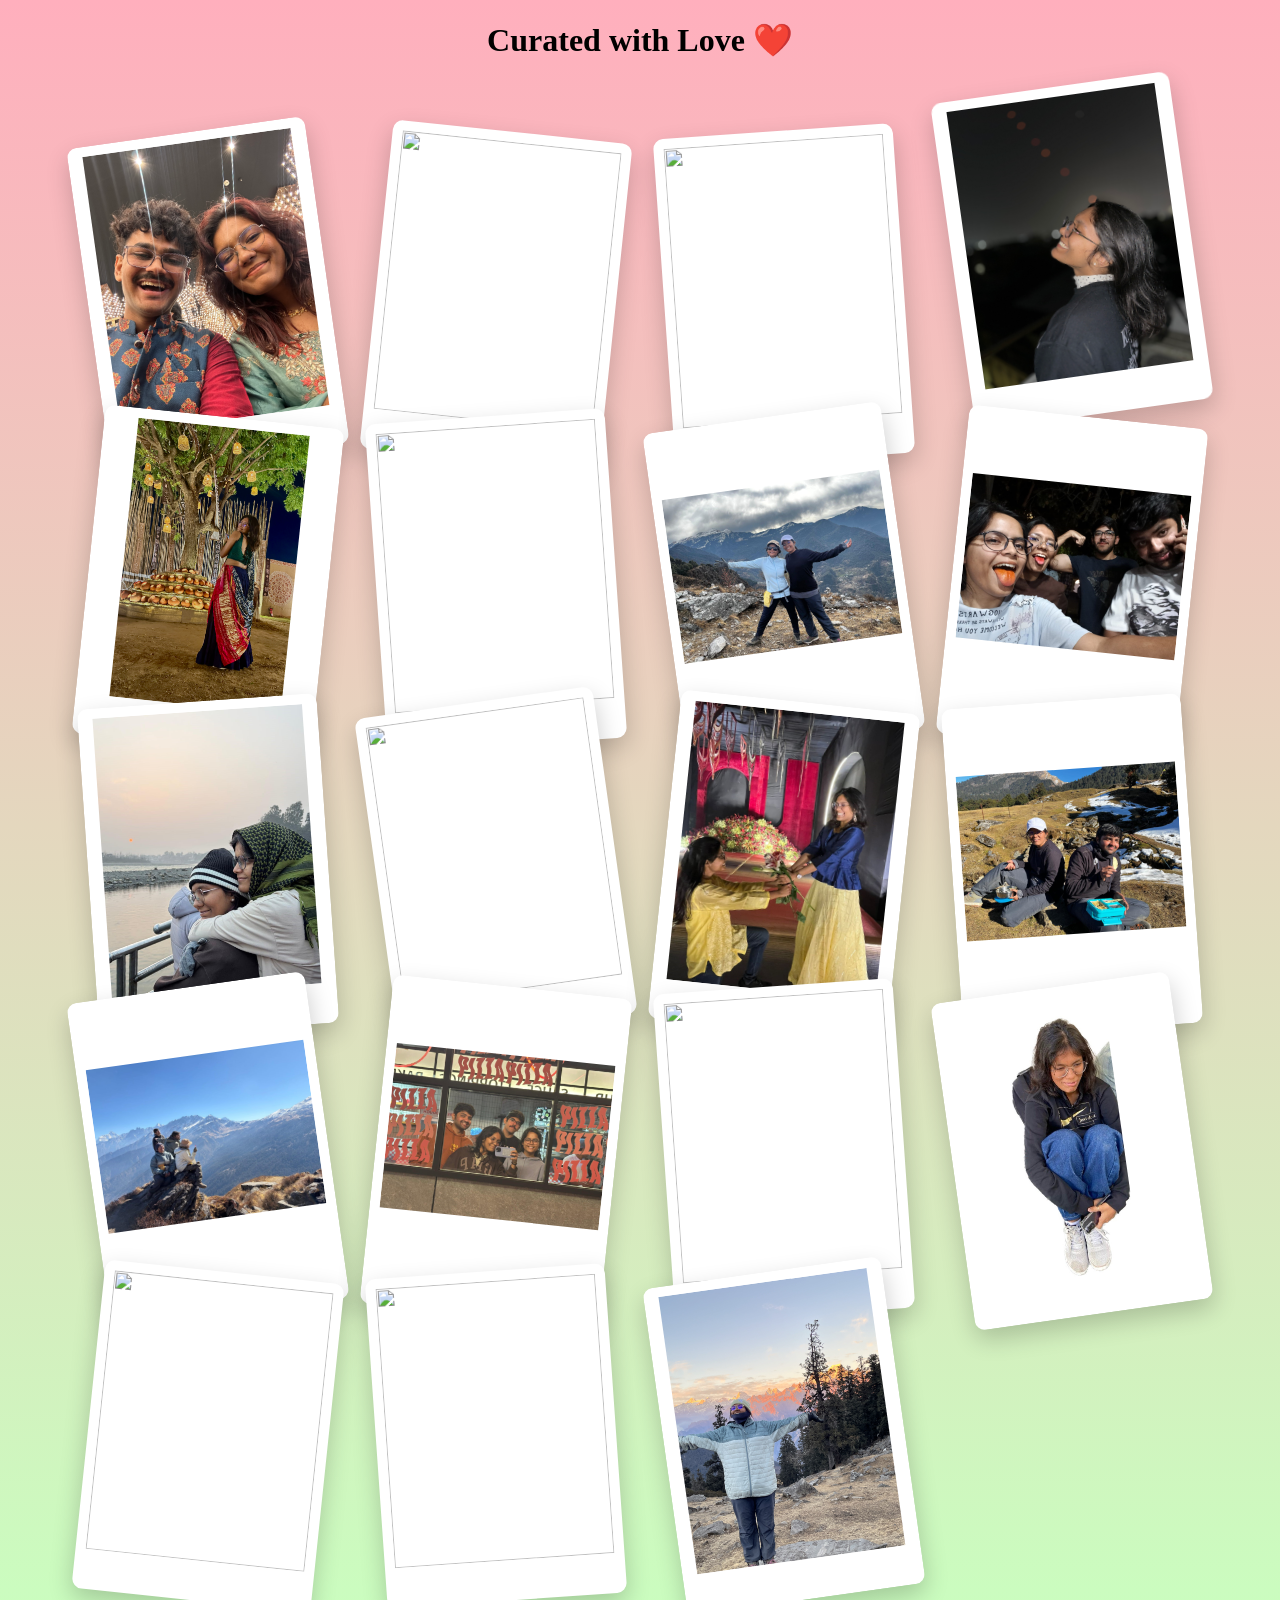
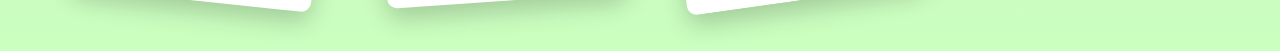
==== gift.html @ 90a83986 "Update gift.html" ====
<!DOCTYPE html>
<html>
    <head>
        <meta name="viewport" content="width=device-width, initial-scale=1">
        <link rel="stylesheet" href="style.css">
    </head>
    <body>
    <audio autoplay loop><source src="assets/music/Photograph.mp3"></audio>
        <div class="pattern" id="pattern"></div>
        <h1>Curated with Love ❤️</h1>
        <div class="scrapbook">
            <img src="assets/images/photo1.JPG">
            <img src="assets/images/photo2.jpg">
            <img src="assets/images/photo3.jpg">
            <img src="assets/images/photo4.jpg">
            <img src="assets/images/photo5.jpg">
            <img src="assets/images/photo6.jpg">
            <img src="assets/images/photo7.jpg">
            <img src="assets/images/photo8.jpg">
            <img src="assets/images/photo9.jpg">
            <img src="assets/images/photo10.jpg">
            <img src="assets/images/photo11.jpg">
            <img src="assets/images/photo12.jpg">
            <img src="assets/images/photo13.jpg">
            <img src="assets/images/photo14.jpg">
            <img src="assets/images/photo15.jpg">
            <img src="assets/images/photo16.jpg">
            <img src="assets/images/photo17.jpg">
            <img src="assets/images/photo18.jpg">
            <img src="assets/images/photo19.jpg">
        </div>
    </body>
</html>
---- style.css ----
@import url("https://fonts.googleapis.com/css2?family=Outfit:wght@100;400;700&display=swap");
body{
    margin:0;
    font-family:Freestyle Script;
    background: #C9FFBF;
    background: -webkit-linear-gradient(to bottom, #FFAFBD, #C9FFBF);
    background: linear-gradient(to bottom, #FFAFBD, #C9FFBF); 
    text-align:center;
    min-height:100vh
}
.container{
    display:flex;
    flex-direction:column;
    justify-content:center;
    align-items:center;
    height:100vh;
    transform: translateY(-100px);
}
.birthday-svg{
    overflow:visible;
}
text{
    fill:#596943;
}
.bouquet{
    width:min(320px,70vw);
    transform:rotate(180deg);
    animation:popRotate 1s ease;
}
@keyframes popRotate{
    0%{
        transform:scale(0) rotate(180deg);
    }
    80%{
        transform:scale(1.1) rotate(180deg);
    }
    100%{
        transform:scale(1) rotate(180deg);
    }
}
.cat-left,
.cat-right{
    position:fixed;
    width:180px;
    bottom:0;
    z-index:5;
    transition:transform .4s ease;
}
.cat-left{
    left:20px;
}
.cat-right{
    right:20px;
}
.cat-left:hover,
.cat-right:hover{
    transform:translateY(-15px);
}
@media(max-width:768px){
    .cat-left,
    .cat-right{
        width:90px;
    }
}
.confetti{
    position:fixed;
    width:12px;
    height:12px;
    border-radius:3px;
    animation:explode 3s ease-out forwards;
}
@keyframes shake {
  10%,
  90% {
    transform: translate3d(0, 0, 0);
  }
  20%,
  80% {
    transform: translate3d(0, 0, 0);
  }
  30%,
  50%,
  70% {
    transform: translate3d(0, -4px, 0);
  }
  40%,
  60% {
    transform: translate3d(0, 4px, 0);
  }
}
button{
    padding:15px 25px;
    border:none;
    border-radius:30px;
    background:#ba4a5b;
    color:#fff;
    transition: transform .4s ease;
}
button:hover{
    transform: translateY(-5px);
}
.scrapbook{
    display:grid;
    grid-template-columns:repeat(auto-fit,minmax(240px,1fr));
    justify-items:center;
    width:90%;
    max-width:1200px;
    margin:auto;
    padding:50px 20px;
}
.scrapbook img{
    width:220px;
    height:280px;
    object-fit:contain;
    padding:10px 10px 40px;
    background:white;
    border-radius:10px;
    box-shadow:0 10px 25px rgba(0,0,0,.2);
    transition:.4s;
    margin-top:-45px;
}
.scrapbook img:nth-child(3n+1){
    transform:rotate(-8deg);
}
.scrapbook img:nth-child(3n+2){
    transform:rotate(6deg);
}
.scrapbook img:nth-child(3n){
    transform:rotate(-4deg);
}
.scrapbook img:hover{
    transform:scale(1.1) rotate(0deg);
    z-index:100;
}
.scrapbook img:nth-child(-n+3){
    margin-top:0;
}
@media(max-width:768px){
.scrapbook{
    grid-template-columns:repeat(2,1fr);
}
.scrapbook img{
    width:160px;
    height:220px;
    margin-top:-30px;
}
}
@media(max-width:768px){
    .scrapbook{
        width:100%;
        height:auto;
        display:flex;
        flex-wrap:wrap;
        justify-content:center;
        gap:30px;
    }
    .scrapbook img{
        position:static;
        width:160px;
        height:220px;
    }
}
.pattern{
    position:fixed;
    top:0;
    left:0;
    width:100%;
    height:100%;
    overflow:hidden;
    z-index:0;
    pointer-events:none;
}
.sparkle{
    position:absolute;
    width:2px;
    height:2px;
    background:white;
    border-radius:50%;
    opacity:0.2;
    animation:twinkle linear infinite alternate;
}
@keyframes twinkle{
    from{
        opacity:0.1;
        transform:scale(1);
    }
    to{
        opacity:1;
        transform:scale(2);
    }
}
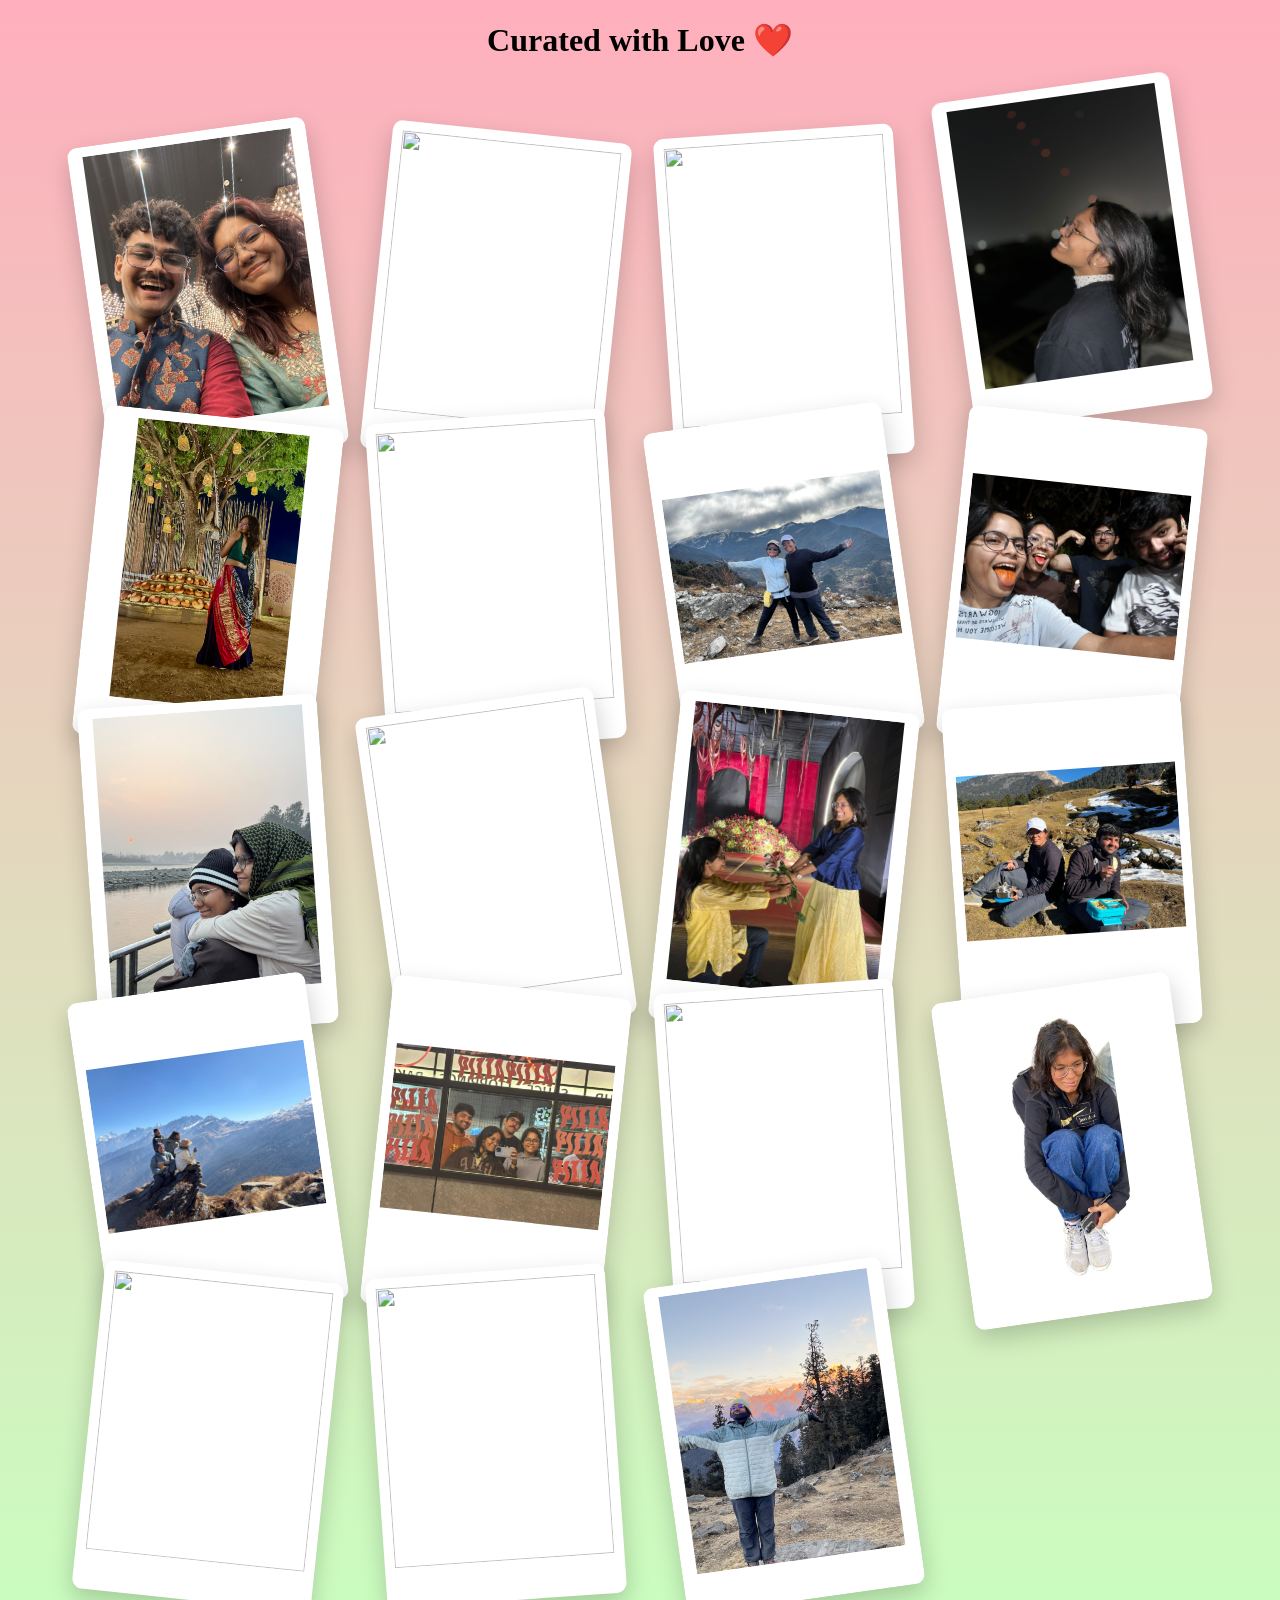
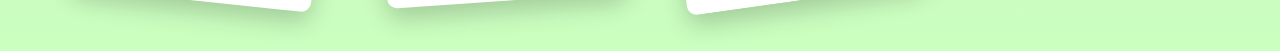
==== commit 7b64e3b5: "Add files via upload" ====
--- a/gift.html
+++ b/gift.html
@@ -9,7 +9,7 @@
         <div class="pattern" id="pattern"></div>
         <h1>Curated with Love ❤️</h1>
         <div class="scrapbook">
-            <img src="assets/images/photo1.JPG">
+            <img src="assets/images/photo1.jpg">
             <img src="assets/images/photo2.jpg">
             <img src="assets/images/photo3.jpg">
             <img src="assets/images/photo4.jpg">
@@ -30,4 +30,4 @@
             <img src="assets/images/photo19.jpg">
         </div>
     </body>
-</html>
+</html>
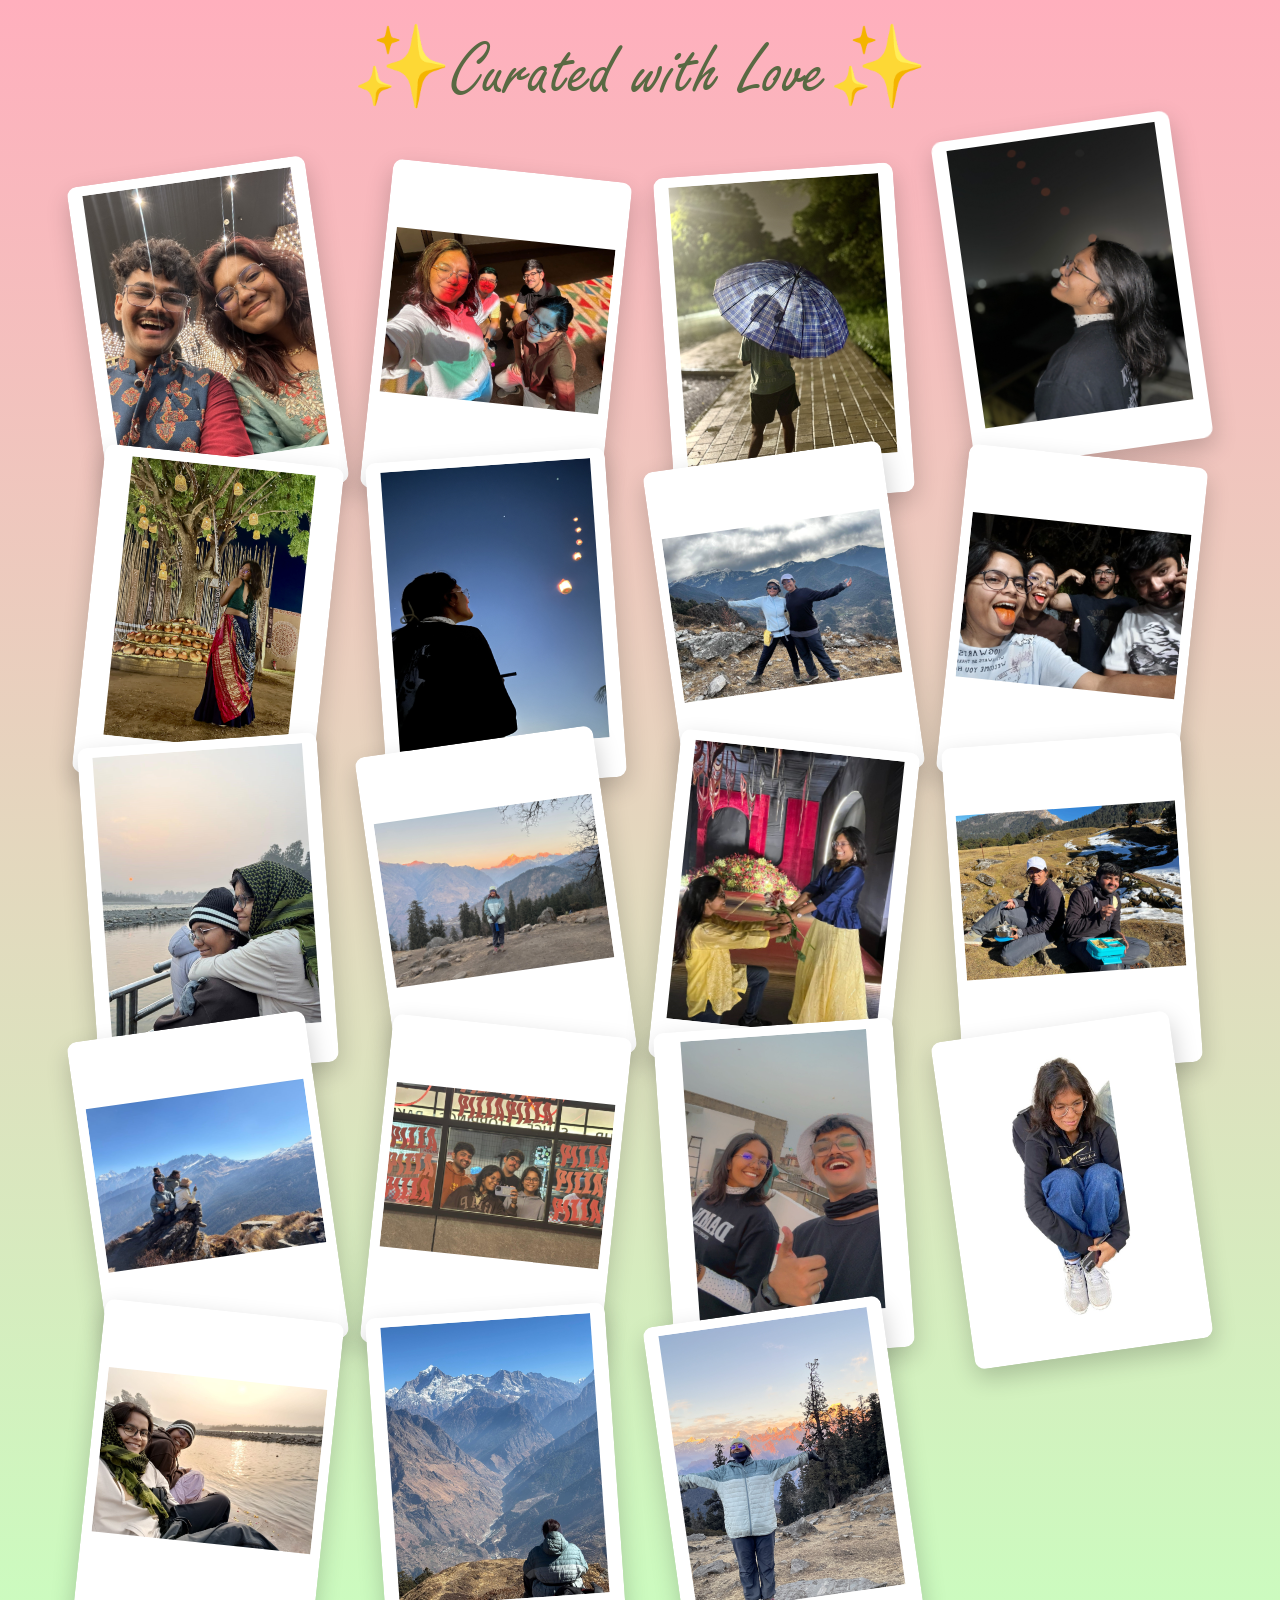
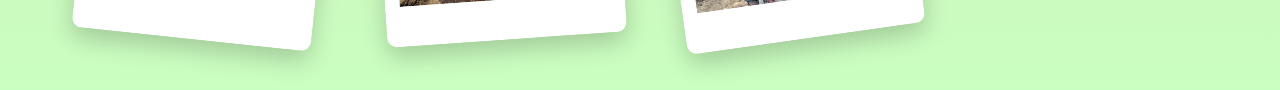
==== commit 53d613bb: "Add files via upload" ====
--- a/gift.html
+++ b/gift.html
@@ -5,9 +5,11 @@
         <link rel="stylesheet" href="style.css">
     </head>
     <body>
-    <audio autoplay loop><source src="assets/music/Photograph.mp3"></audio>
+    <audio autoplay loop><source src="assets/music/Queen.mp3"></audio>
         <div class="pattern" id="pattern"></div>
-        <h1>Curated with Love ❤️</h1>
+        <div class="heading">
+            <text>✨Curated with Love✨</text>
+        </div>
         <div class="scrapbook">
             <img src="assets/images/photo1.jpg">
             <img src="assets/images/photo2.jpg">
--- a/style.css
+++ b/style.css
@@ -1,12 +1,30 @@
 @import url("https://fonts.googleapis.com/css2?family=Outfit:wght@100;400;700&display=swap");
+@font-face {
+    font-family: 'FreestyleScript';
+    src: url('./assets/fonts/script.TTF') format('truetype');
+    font-weight: normal;
+    font-style: normal;
+}
 body{
     margin:0;
-    font-family:Freestyle Script;
+    font-family: 'FreestyleScript', cursive;
     background: #C9FFBF;
     background: -webkit-linear-gradient(to bottom, #FFAFBD, #C9FFBF);
     background: linear-gradient(to bottom, #FFAFBD, #C9FFBF); 
     text-align:center;
     min-height:100vh
+}
+.heading{
+    margin-top:20px;
+    font-size:5rem;
+    color:#596943;
+}
+.title {
+    font-family: 'FreestyleScript', cursive;
+}
+img {
+    max-width: 100%;
+    height: auto;
 }
 .container{
     display:flex;
@@ -56,10 +74,16 @@
 .cat-right:hover{
     transform:translateY(-15px);
 }
-@media(max-width:768px){
-    .cat-left,
-    .cat-right{
-        width:90px;
+@media (max-width: 768px) {
+    .title {
+        font-size: 3rem;
+    }
+    .container {
+        width: 100%;
+        padding: 10px;
+    }
+    .flowers {
+        width: 80%;
     }
 }
 .confetti{
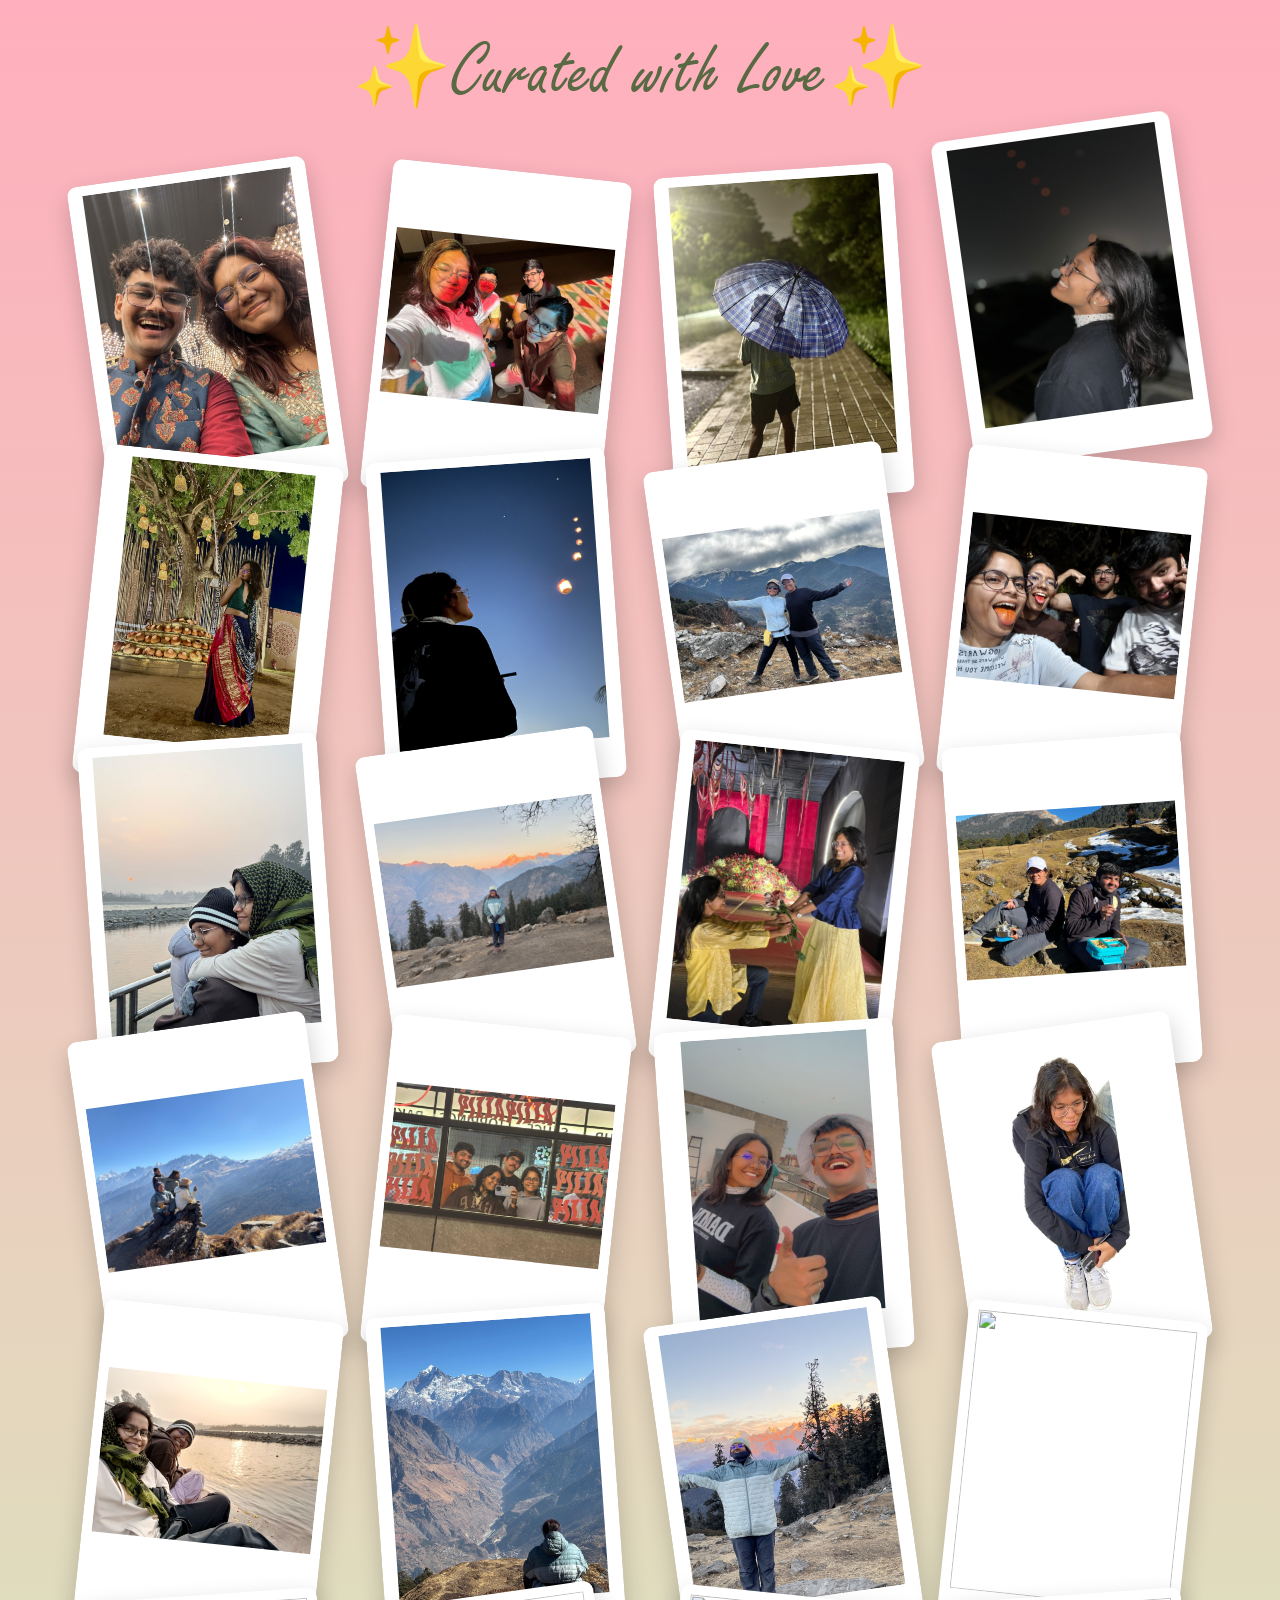
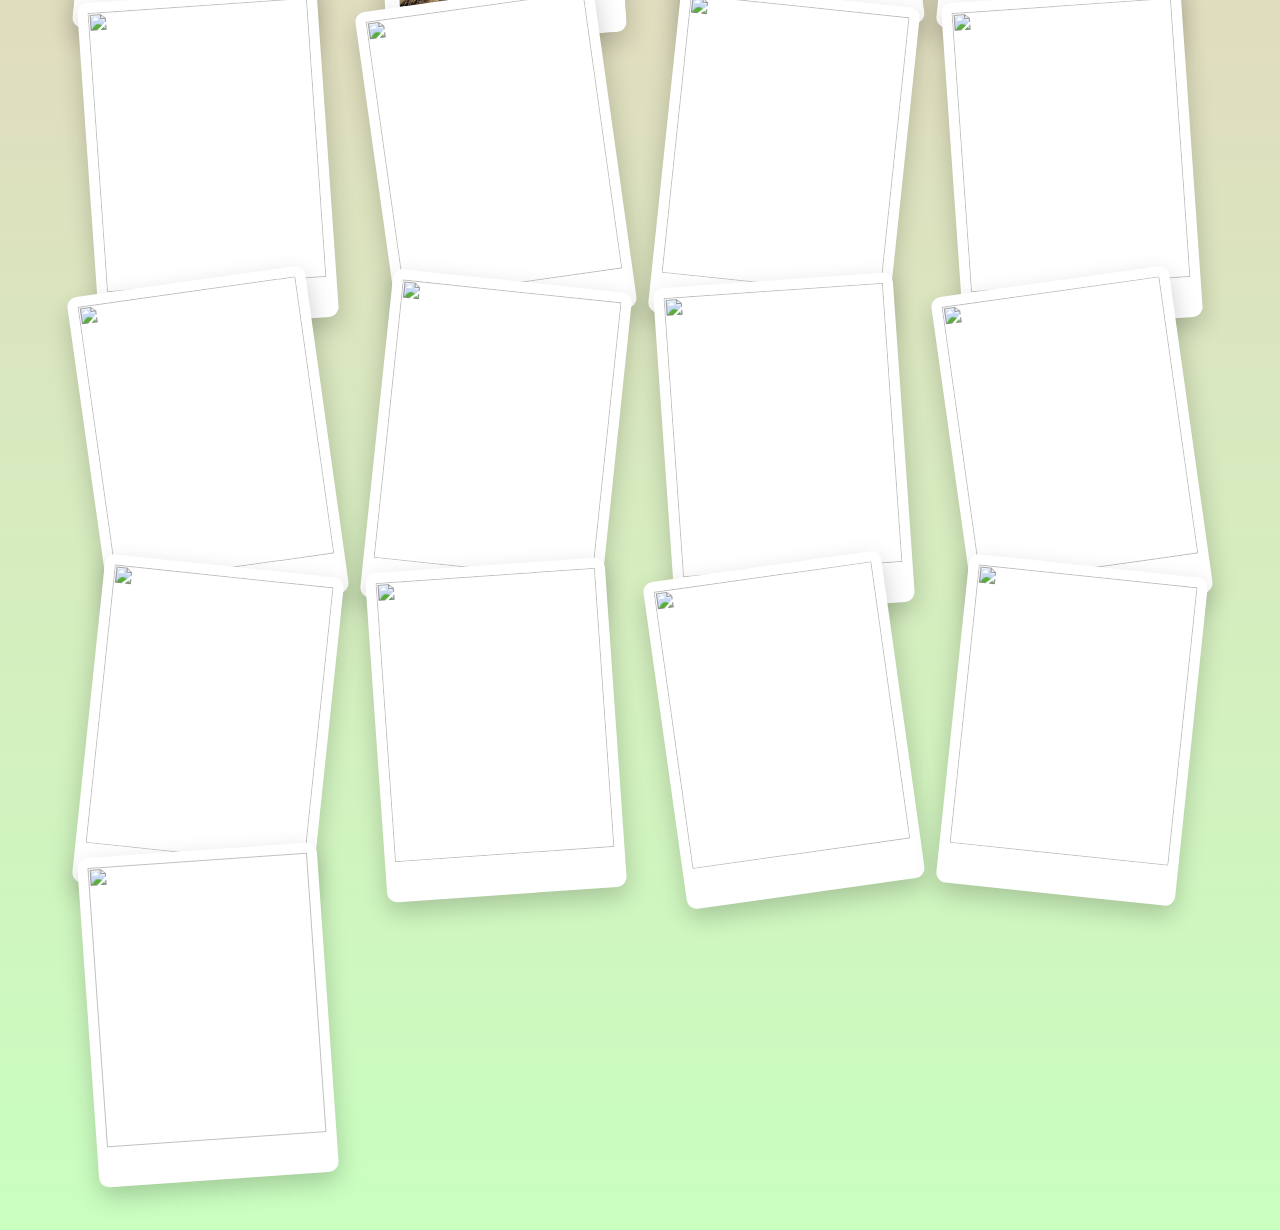
==== commit 28e9d284: "Add files via upload" ====
--- a/gift.html
+++ b/gift.html
@@ -30,6 +30,20 @@
             <img src="assets/images/photo17.jpg">
             <img src="assets/images/photo18.jpg">
             <img src="assets/images/photo19.jpg">
+            <img src="assets/images/photo20.jpg">
+            <img src="assets/images/photo21.JPG">
+            <img src="assets/images/photo22.JPG">
+            <img src="assets/images/photo23.JPG">
+            <img src="assets/images/photo24.JPG">
+            <img src="assets/images/photo25.JPG">
+            <img src="assets/images/photo26.JPG">
+            <img src="assets/images/photo27.JPG">
+            <img src="assets/images/photo28.JPG">
+            <img src="assets/images/photo29.JPG">
+            <img src="assets/images/photo30.JPG">
+            <img src="assets/images/photo31.JPG">
+            <img src="assets/images/photo32.JPG">
+            <img src="assets/images/photo33.JPG">
         </div>
     </body>
 </html>
--- a/style.css
+++ b/style.css
@@ -21,6 +21,13 @@
 }
 .title {
     font-family: 'FreestyleScript', cursive;
+    width: 100%;
+    text-align: center;
+    font-size: clamp(2.5rem, 12vw, 6rem);
+    margin: 0 auto;
+    padding: 0 12px;
+    white-space: normal;
+    overflow-wrap: break-word;
 }
 img {
     max-width: 100%;
@@ -29,9 +36,9 @@
 .container{
     display:flex;
     flex-direction:column;
-    justify-content:center;
     align-items:center;
-    height:100vh;
+    margin-top:120px;
+    height:100%;
     transform: translateY(-100px);
 }
 .birthday-svg{
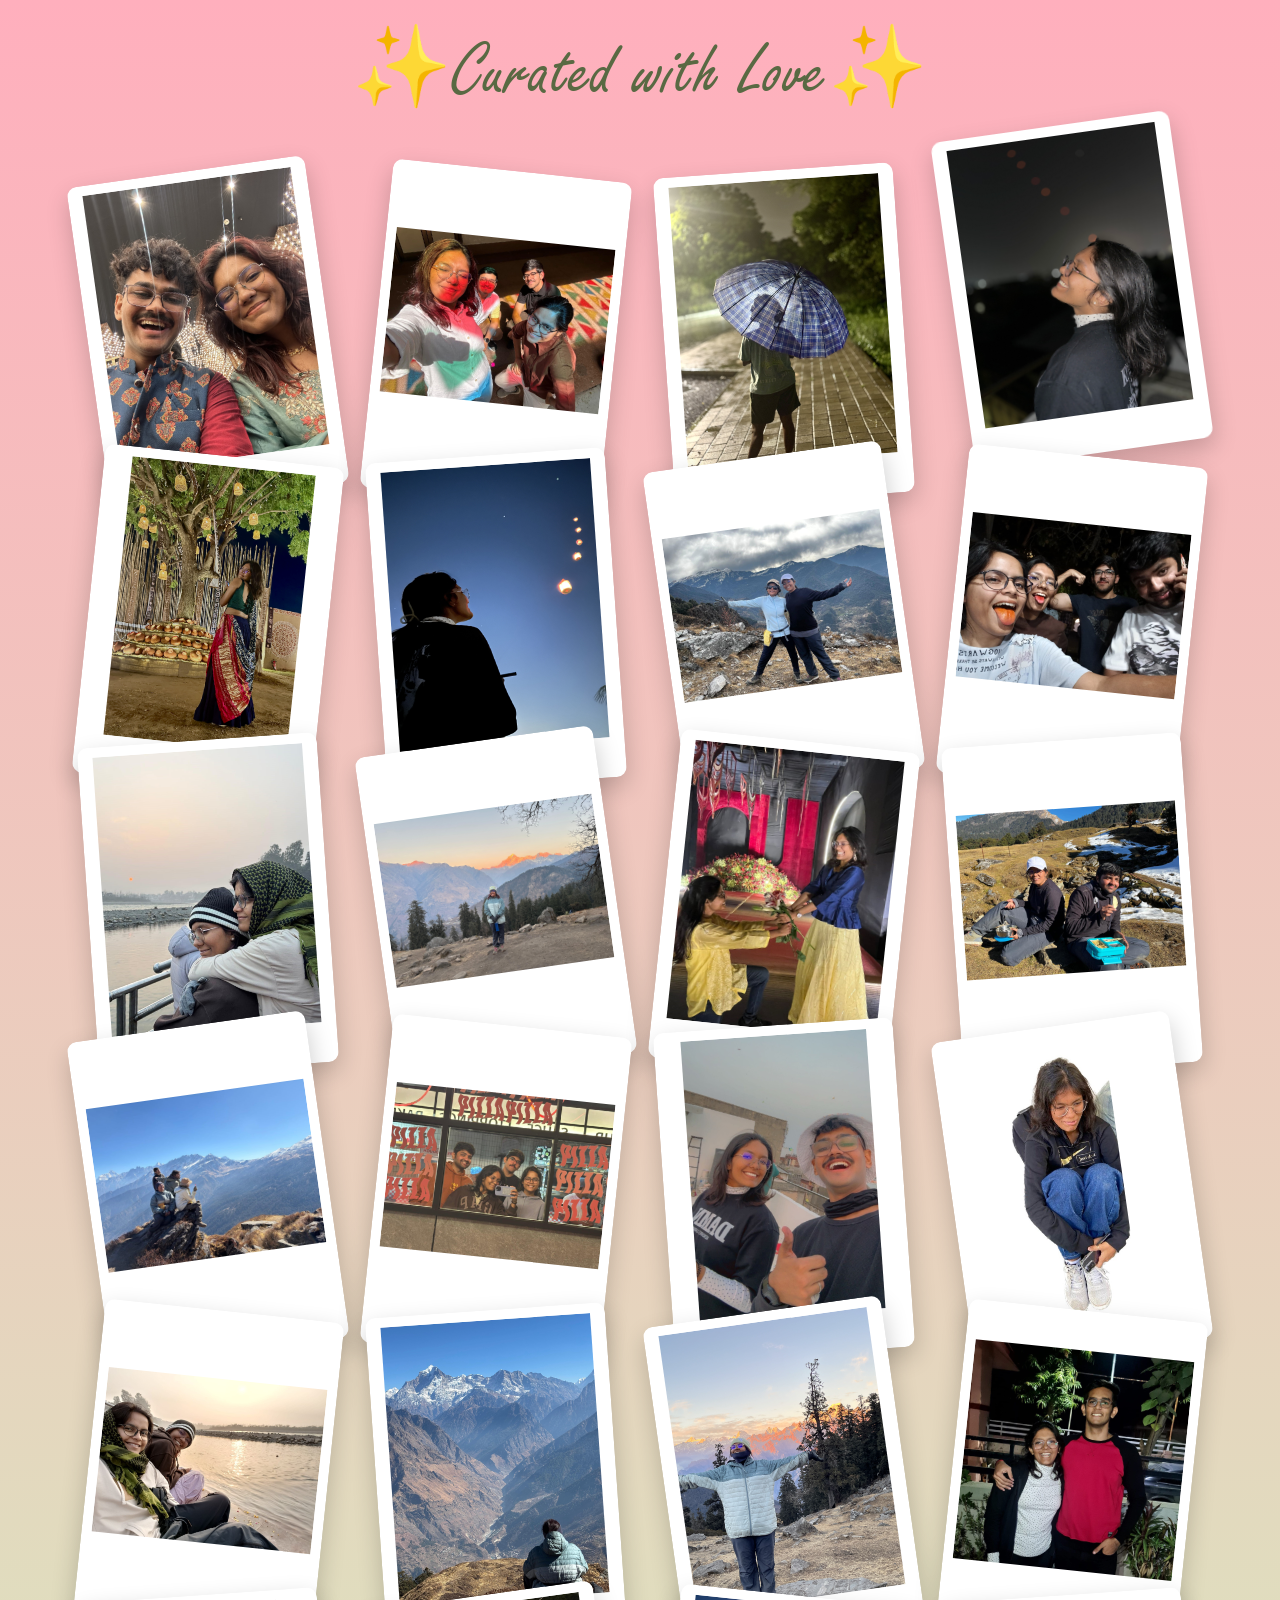
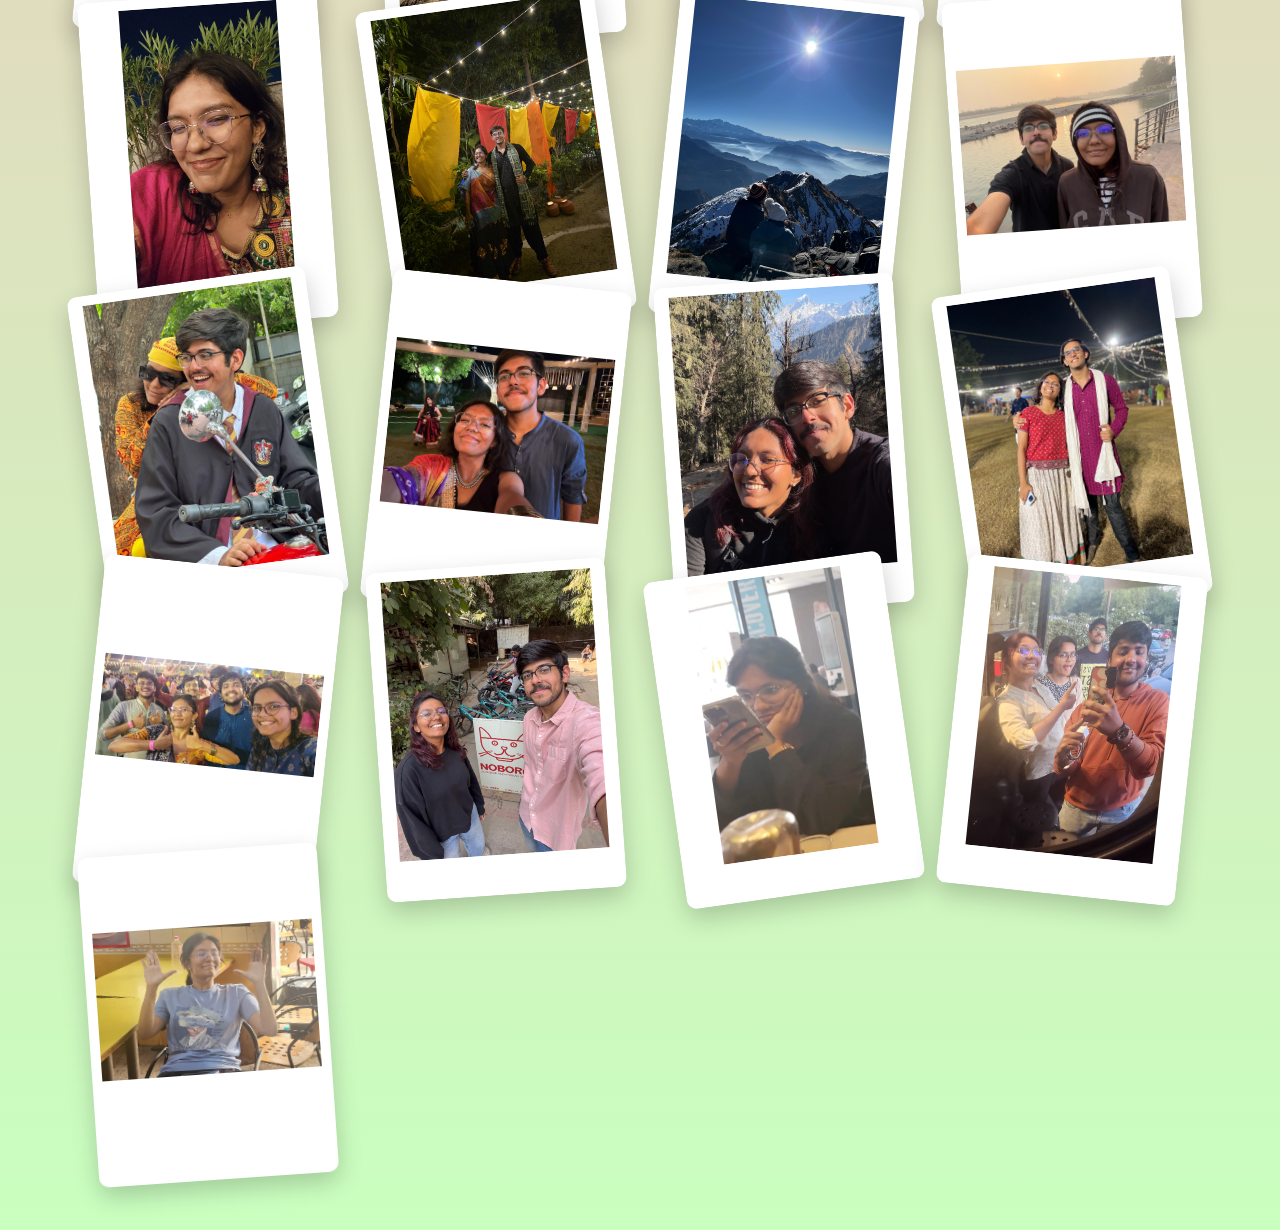
==== commit 9aec4ed8: "Add files via upload" ====
--- a/gift.html
+++ b/gift.html
@@ -34,7 +34,7 @@
             <img src="assets/images/photo21.JPG">
             <img src="assets/images/photo22.JPG">
             <img src="assets/images/photo23.JPG">
-            <img src="assets/images/photo24.JPG">
+            <img src="assets/images/photo24.jpg">
             <img src="assets/images/photo25.JPG">
             <img src="assets/images/photo26.JPG">
             <img src="assets/images/photo27.JPG">
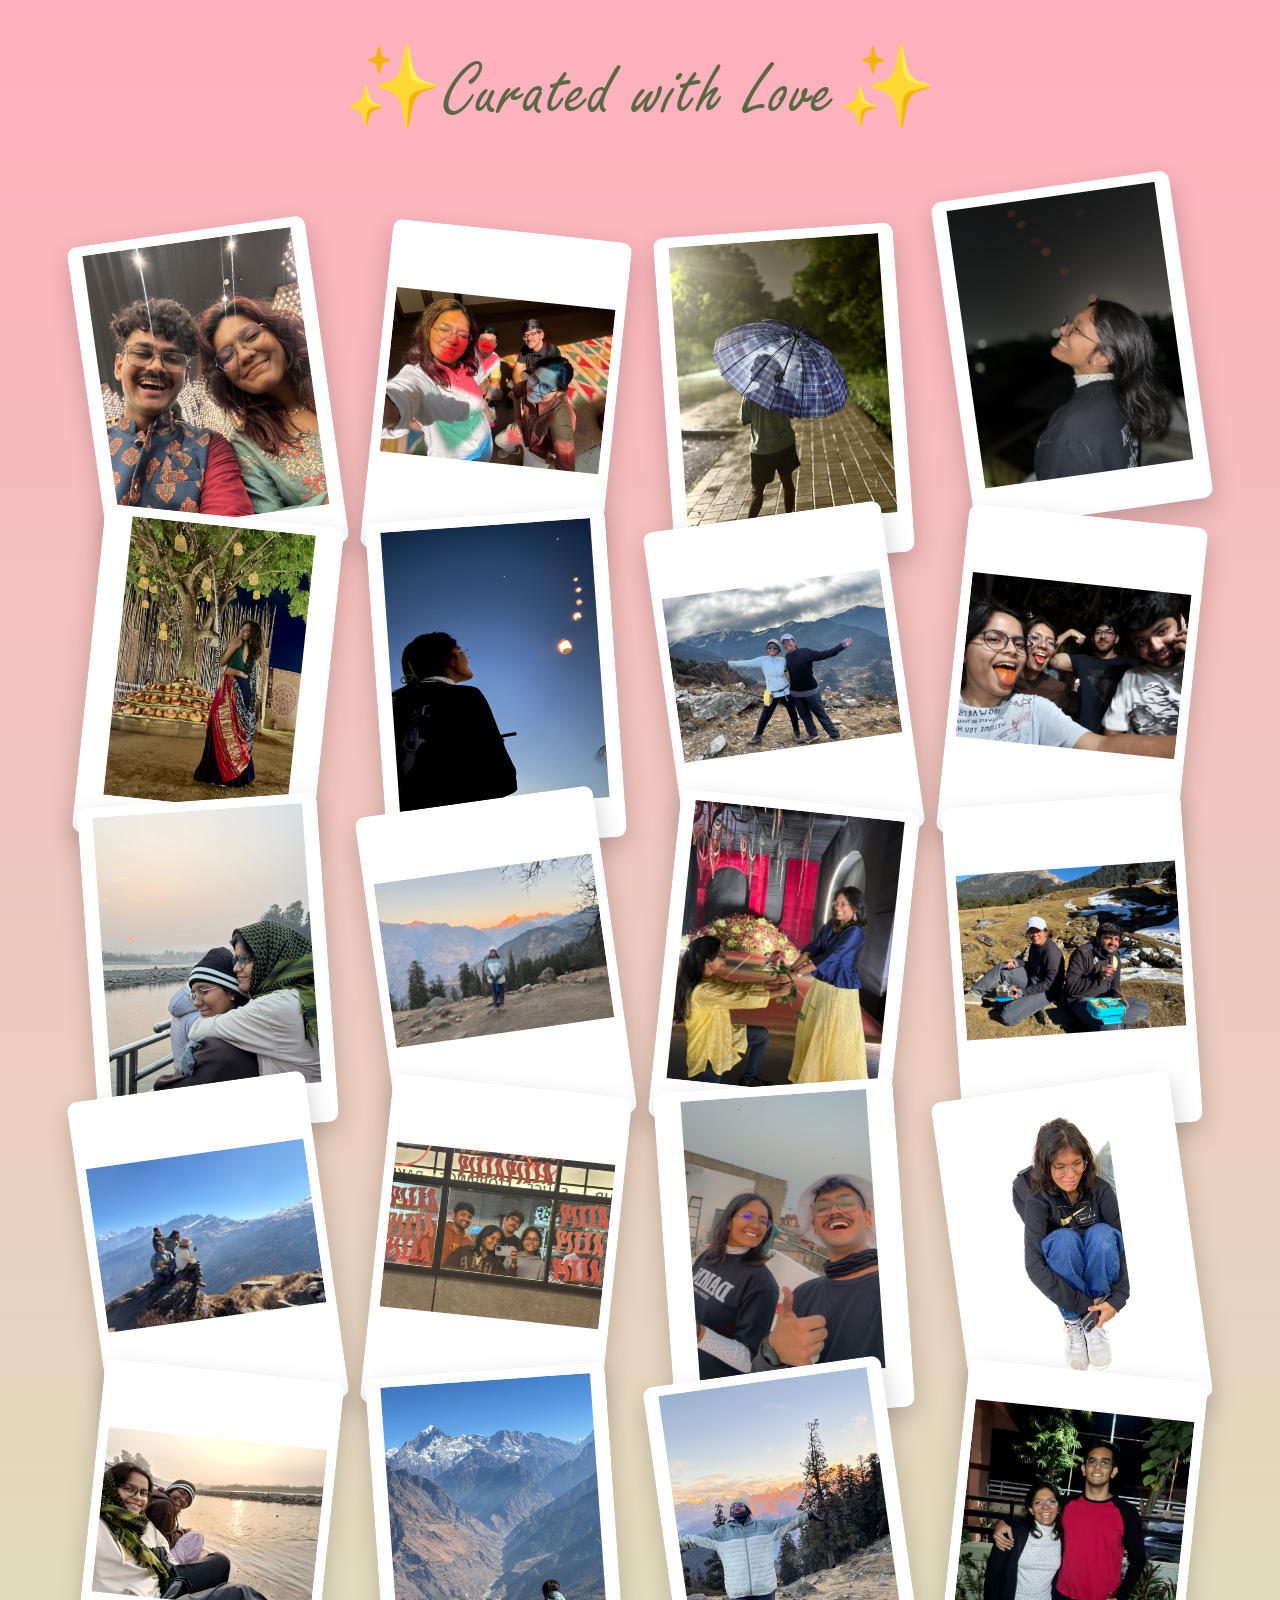
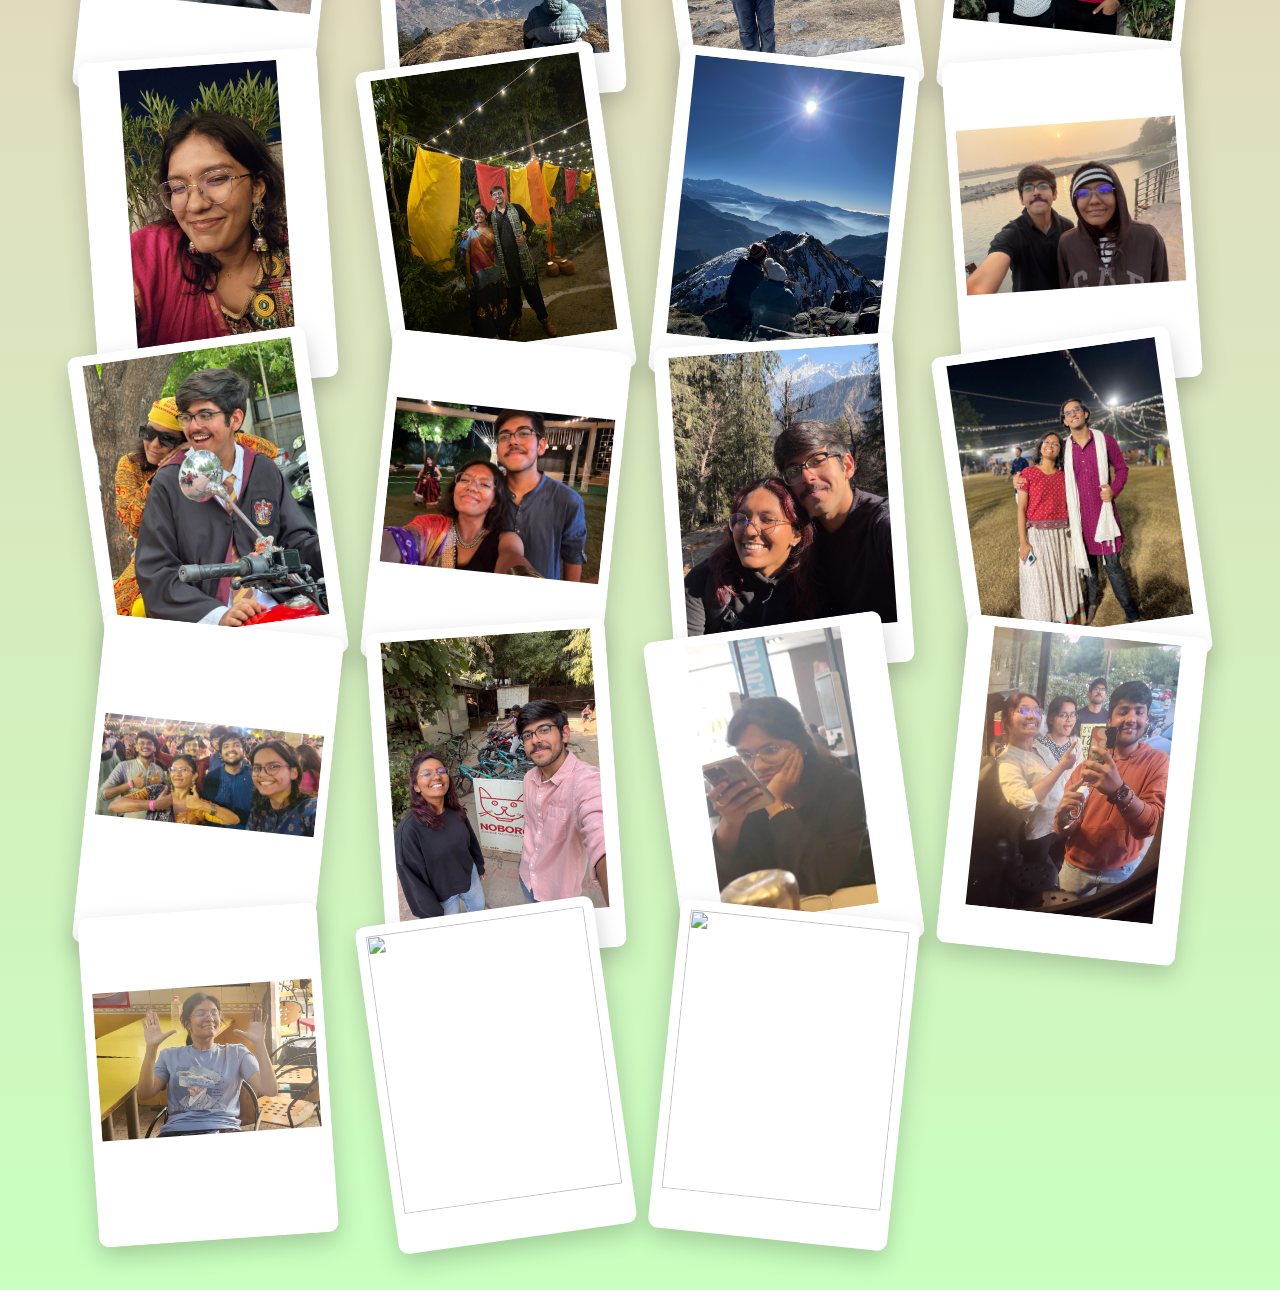
==== commit abe1d44a: "Add files via upload" ====
--- a/gift.html
+++ b/gift.html
@@ -5,45 +5,50 @@
         <link rel="stylesheet" href="style.css">
     </head>
     <body>
-    <audio autoplay loop><source src="assets/music/Queen.mp3"></audio>
+        <audio id="bgMusic" loop>
+            <source src="assets/music/Queen.mp3">
+        </audio>
         <div class="pattern" id="pattern"></div>
-        <div class="heading">
-            <text>✨Curated with Love✨</text>
+            <div class="heading">
+                <h1 class="heading-text">✨Curated with Love✨</h1>
+            </div>
+        <div class="scrapbook">
+            <img src="assets/images/photo1.jpg" loading="lazy">
+            <img src="assets/images/photo2.jpg" loading="lazy">
+            <img src="assets/images/photo3.jpg" loading="lazy">
+            <img src="assets/images/photo4.jpg" loading="lazy">
+            <img src="assets/images/photo5.jpg" loading="lazy">
+            <img src="assets/images/photo6.jpg" loading="lazy">
+            <img src="assets/images/photo7.jpg" loading="lazy">
+            <img src="assets/images/photo8.jpg" loading="lazy">
+            <img src="assets/images/photo9.jpg" loading="lazy">
+            <img src="assets/images/photo10.jpg" loading="lazy">
+            <img src="assets/images/photo11.jpg" loading="lazy">
+            <img src="assets/images/photo12.jpg" loading="lazy">
+            <img src="assets/images/photo13.jpg" loading="lazy">
+            <img src="assets/images/photo14.jpg" loading="lazy">
+            <img src="assets/images/photo15.jpg" loading="lazy">
+            <img src="assets/images/photo16.jpg" loading="lazy">
+            <img src="assets/images/photo17.jpg" loading="lazy">
+            <img src="assets/images/photo18.jpg" loading="lazy">
+            <img src="assets/images/photo19.jpg" loading="lazy">
+            <img src="assets/images/photo20.jpg" loading="lazy">
+            <img src="assets/images/photo21.JPG" loading="lazy">
+            <img src="assets/images/photo22.JPG" loading="lazy">
+            <img src="assets/images/photo23.JPG" loading="lazy">
+            <img src="assets/images/photo24.jpg" loading="lazy">
+            <img src="assets/images/photo25.JPG" loading="lazy">
+            <img src="assets/images/photo26.JPG" loading="lazy">
+            <img src="assets/images/photo27.JPG" loading="lazy">
+            <img src="assets/images/photo28.JPG" loading="lazy">
+            <img src="assets/images/photo29.JPG" loading="lazy">
+            <img src="assets/images/photo30.JPG" loading="lazy">
+            <img src="assets/images/photo31.JPG" loading="lazy">
+            <img src="assets/images/photo32.JPG" loading="lazy">
+            <img src="assets/images/photo33.JPG" loading="lazy">
+            <img src="assets/images/photo34.jpg" loading="lazy">
+            <img src="assets/images/photo35.jpg" loading="lazy">
         </div>
-        <div class="scrapbook">
-            <img src="assets/images/photo1.jpg">
-            <img src="assets/images/photo2.jpg">
-            <img src="assets/images/photo3.jpg">
-            <img src="assets/images/photo4.jpg">
-            <img src="assets/images/photo5.jpg">
-            <img src="assets/images/photo6.jpg">
-            <img src="assets/images/photo7.jpg">
-            <img src="assets/images/photo8.jpg">
-            <img src="assets/images/photo9.jpg">
-            <img src="assets/images/photo10.jpg">
-            <img src="assets/images/photo11.jpg">
-            <img src="assets/images/photo12.jpg">
-            <img src="assets/images/photo13.jpg">
-            <img src="assets/images/photo14.jpg">
-            <img src="assets/images/photo15.jpg">
-            <img src="assets/images/photo16.jpg">
-            <img src="assets/images/photo17.jpg">
-            <img src="assets/images/photo18.jpg">
-            <img src="assets/images/photo19.jpg">
-            <img src="assets/images/photo20.jpg">
-            <img src="assets/images/photo21.JPG">
-            <img src="assets/images/photo22.JPG">
-            <img src="assets/images/photo23.JPG">
-            <img src="assets/images/photo24.jpg">
-            <img src="assets/images/photo25.JPG">
-            <img src="assets/images/photo26.JPG">
-            <img src="assets/images/photo27.JPG">
-            <img src="assets/images/photo28.JPG">
-            <img src="assets/images/photo29.JPG">
-            <img src="assets/images/photo30.JPG">
-            <img src="assets/images/photo31.JPG">
-            <img src="assets/images/photo32.JPG">
-            <img src="assets/images/photo33.JPG">
-        </div>
+        <script src="script.js" type="module"></script>
     </body>
 </html>
--- a/style.css
+++ b/style.css
@@ -42,7 +42,11 @@
     transform: translateY(-100px);
 }
 .birthday-svg{
+    width:min(750px,95vw);
+    height:auto;
     overflow:visible;
+    display:block;
+    margin:auto;
 }
 text{
     fill:#596943;
@@ -82,6 +86,9 @@
     transform:translateY(-15px);
 }
 @media (max-width: 768px) {
+    .birthday-svg text{
+        font-size:42px;
+    }
     .title {
         font-size: 3rem;
     }
@@ -118,6 +125,29 @@
   60% {
     transform: translate3d(0, 4px, 0);
   }
+}
+.heading-text{
+    font-family: 'FreestyleScript', cursive;
+    font-size: clamp(2.5rem, 8vw, 5rem);
+    font-weight: normal;
+    color: #596943;
+    text-align: center;
+    margin: 30px auto;
+    padding: 10px 20px;
+    letter-spacing: 1px;
+    animation: fadeIn 1.2s ease;
+    position: relative;
+    z-index: 2;
+}
+@keyframes fadeIn{
+    from{
+        opacity:0;
+        transform: translateY(-20px);
+    }
+    to{
+        opacity:1;
+        transform: translateY(0);
+    }
 }
 button{
     padding:15px 25px;
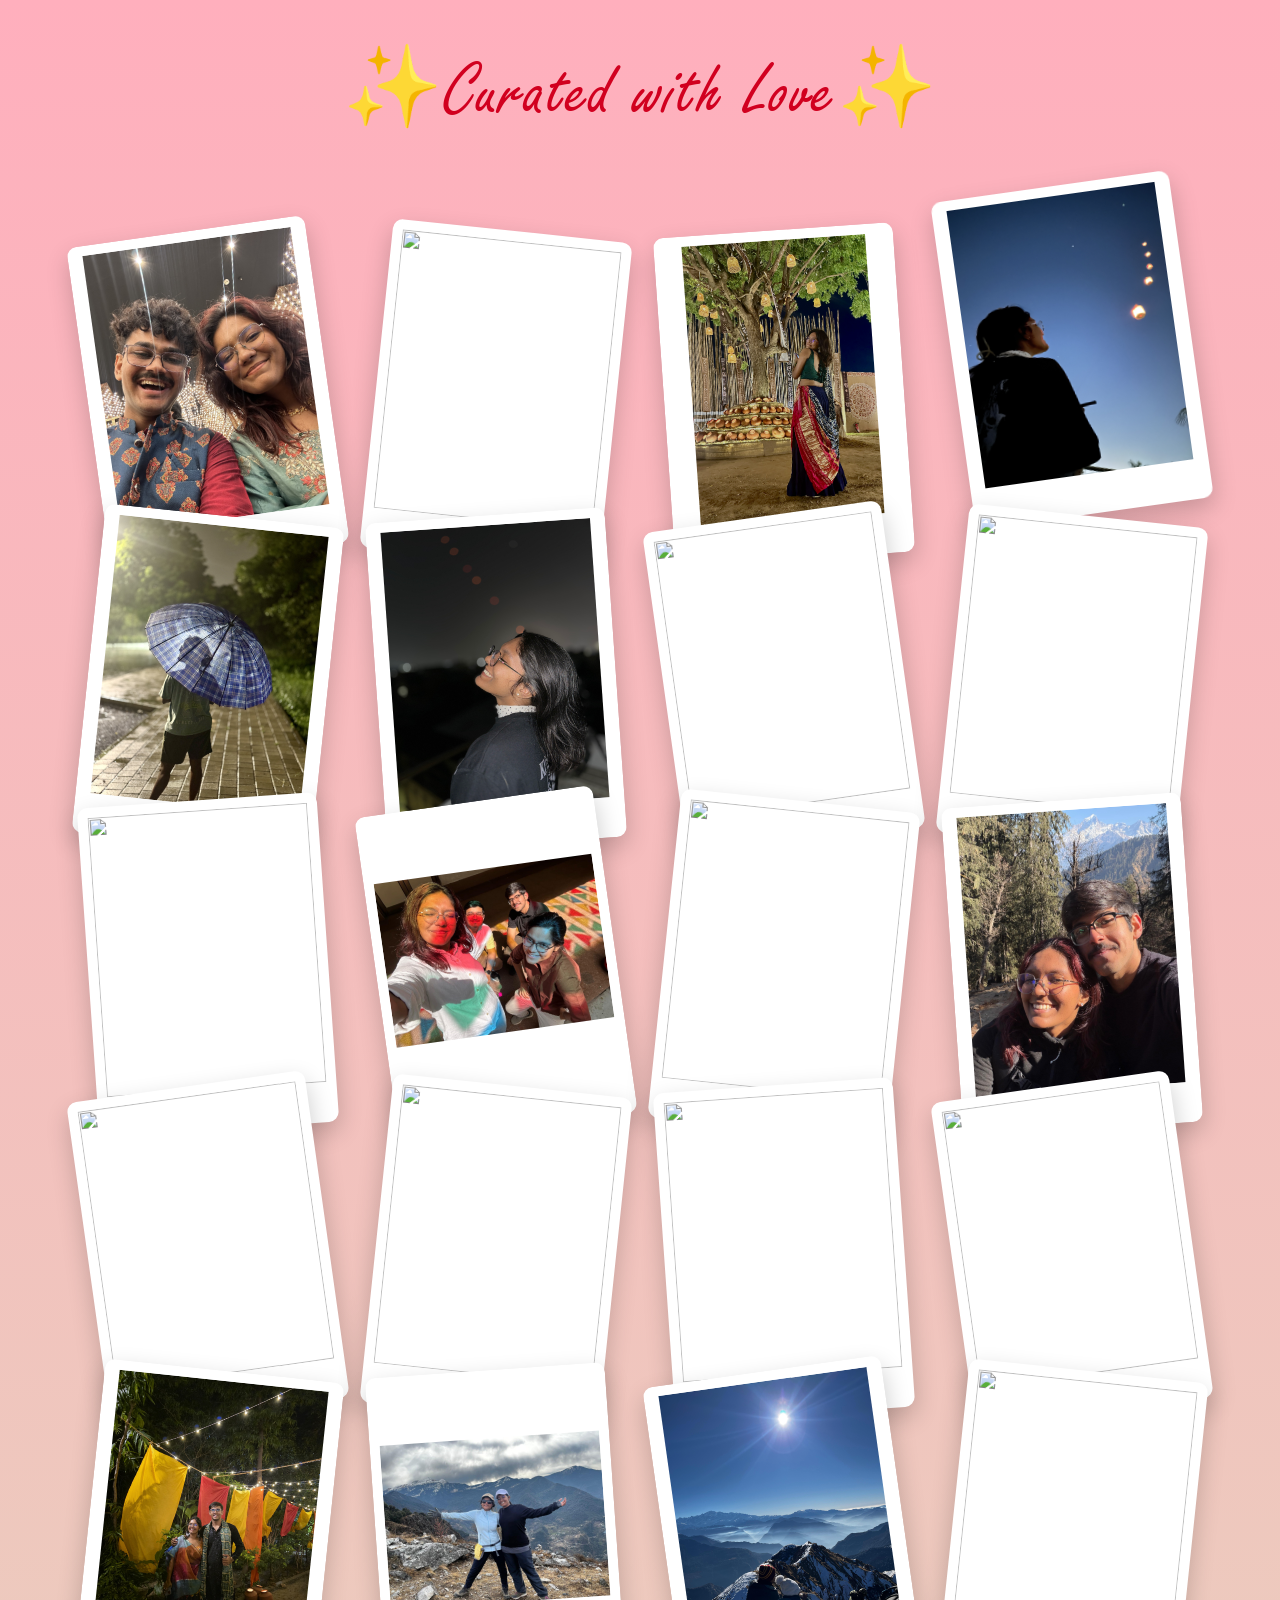
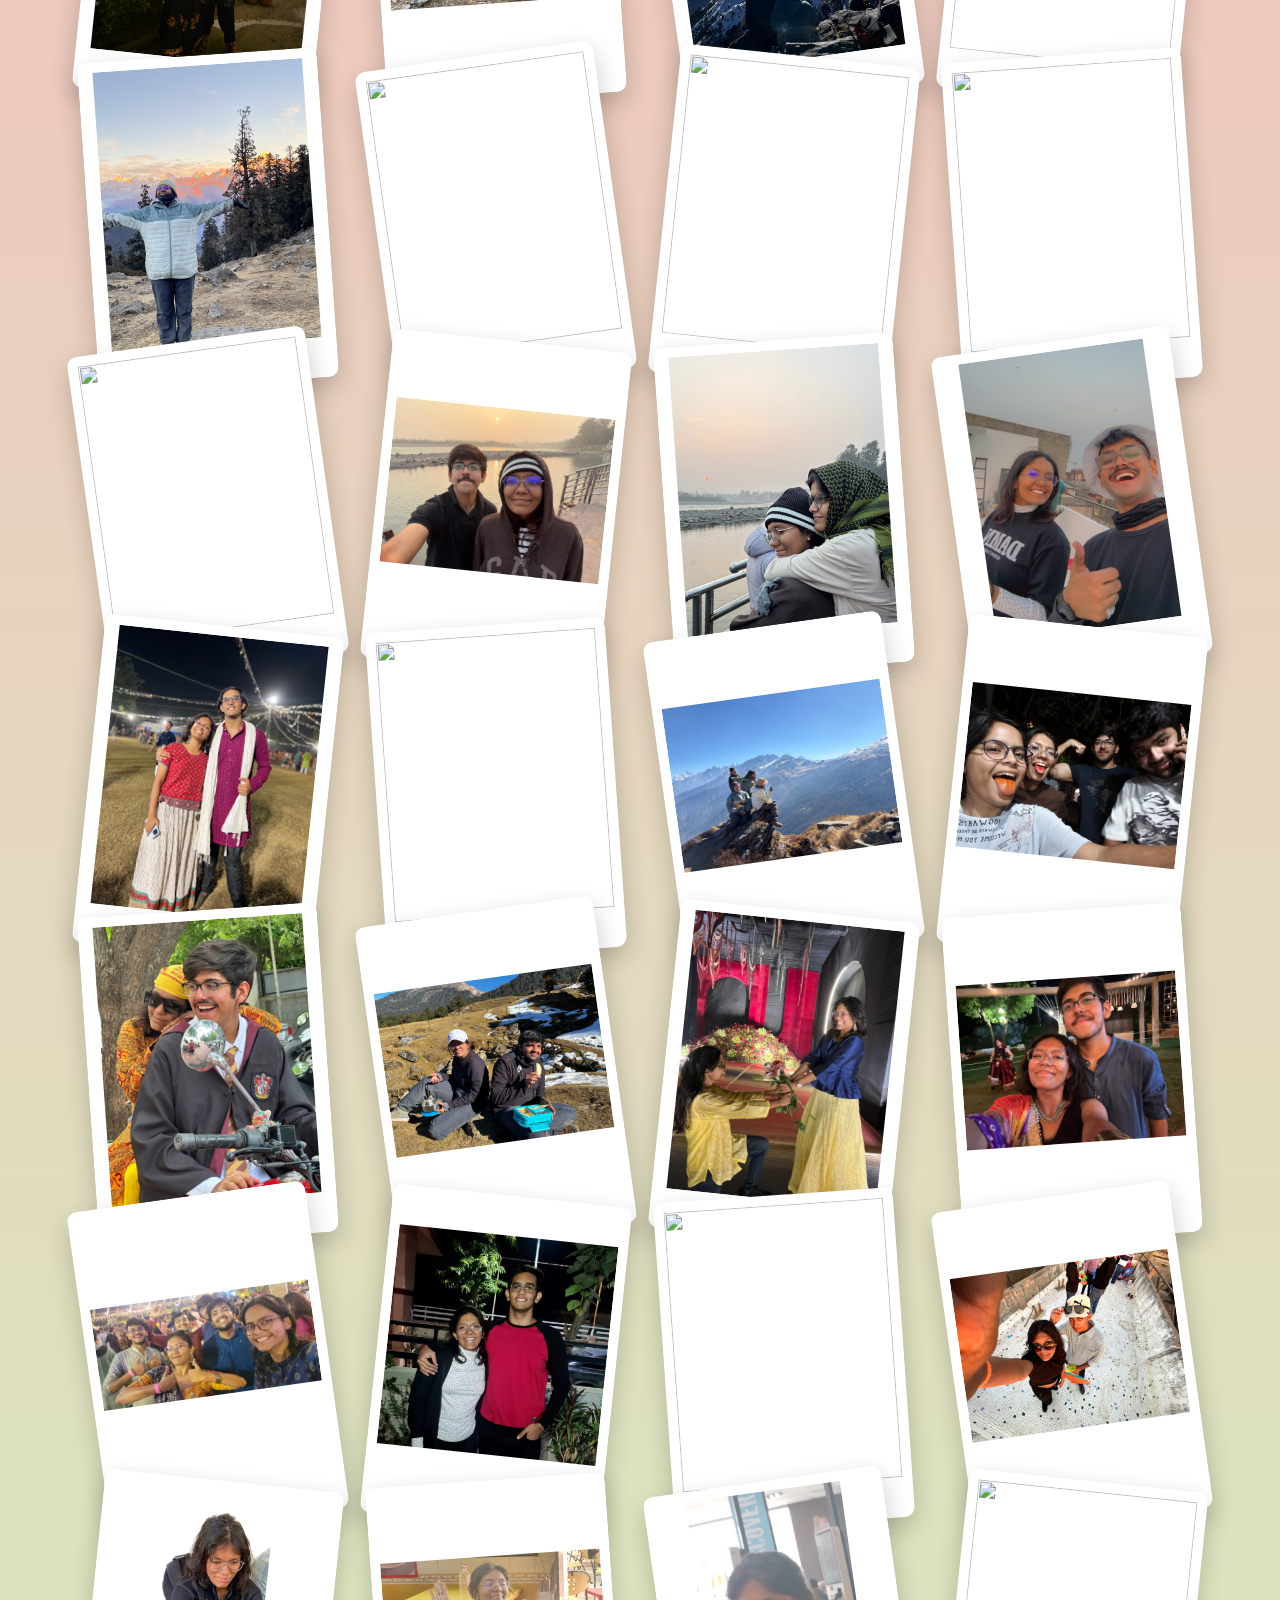
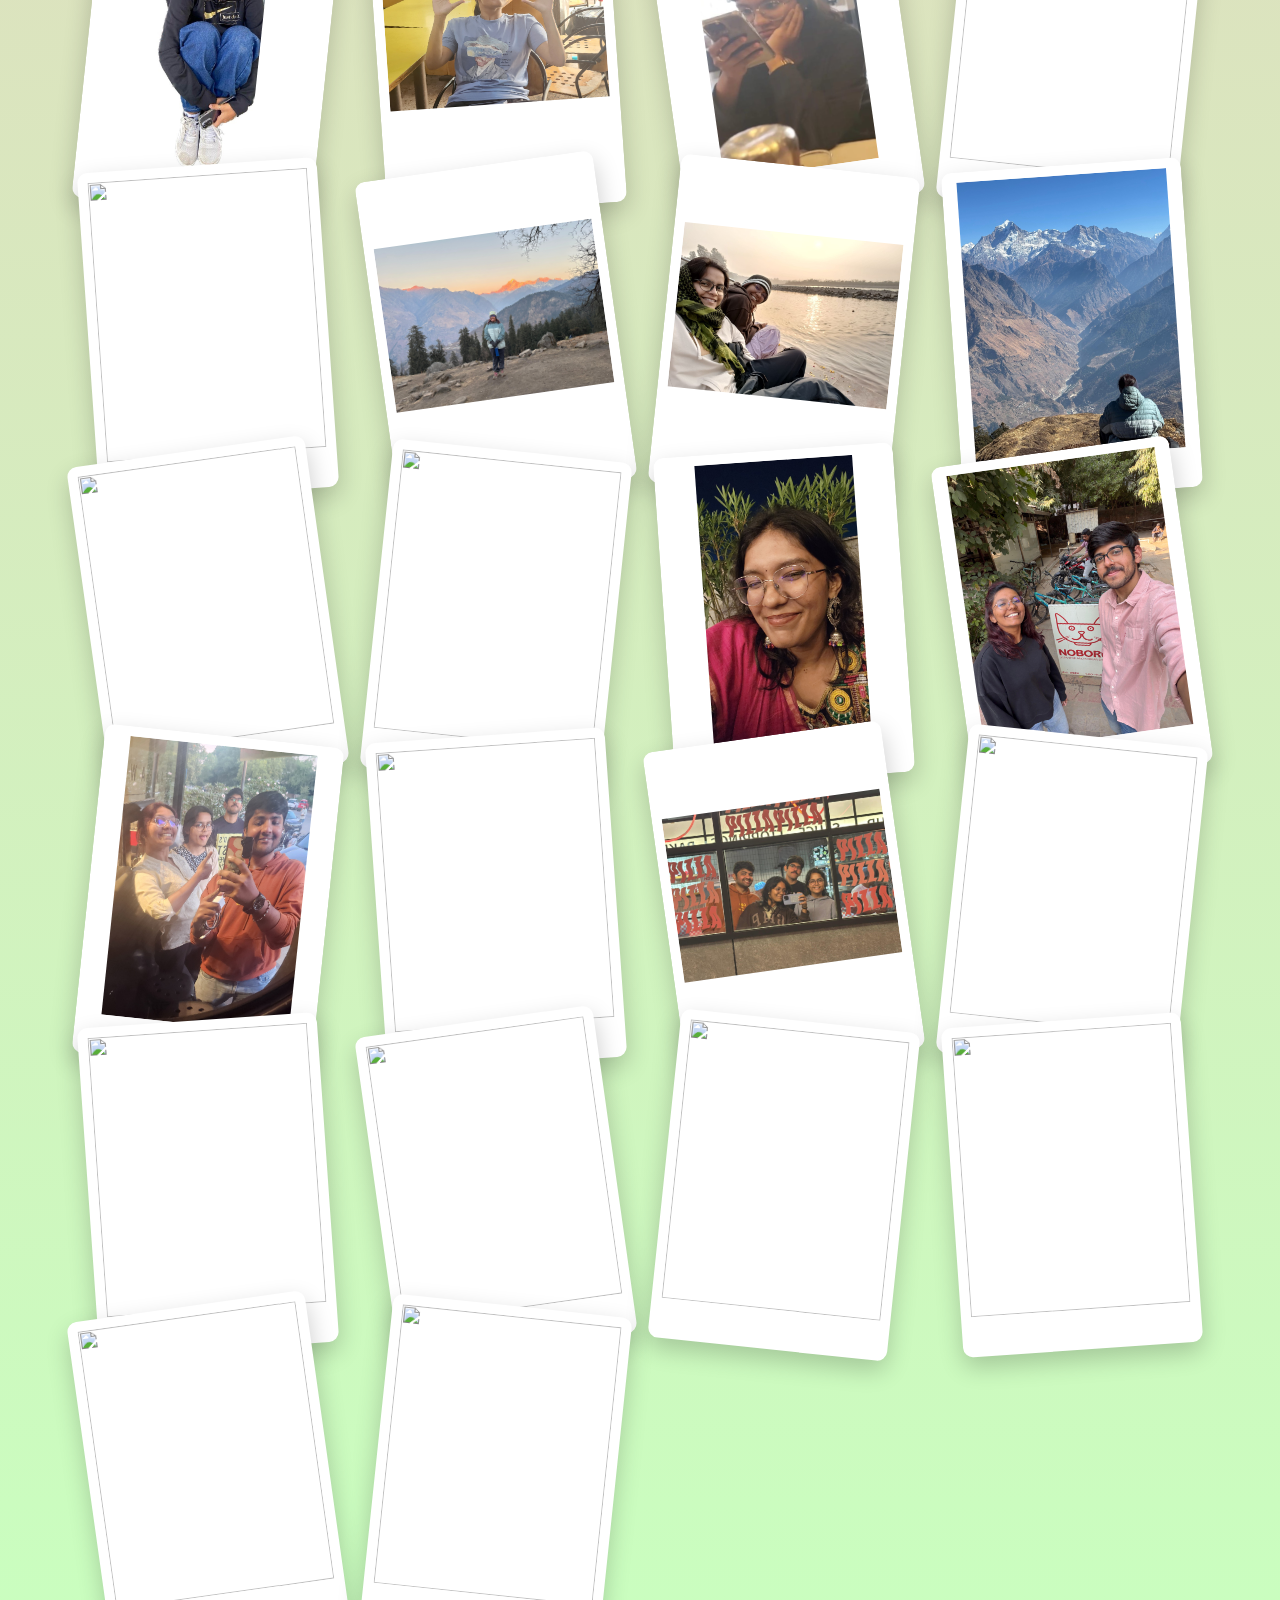
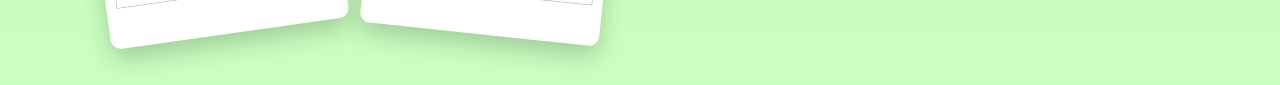
==== commit 36e1b440: "Add files via upload" ====
--- a/gift.html
+++ b/gift.html
@@ -14,40 +14,67 @@
             </div>
         <div class="scrapbook">
             <img src="assets/images/photo1.jpg" loading="lazy">
-            <img src="assets/images/photo2.jpg" loading="lazy">
+            <img src="assets/images/photo37.JPG" loading="lazy">
+            <img src="assets/images/photo5.jpg" loading="lazy">
+            <img src="assets/images/photo6.jpg" loading="lazy">
             <img src="assets/images/photo3.jpg" loading="lazy">
             <img src="assets/images/photo4.jpg" loading="lazy">
-            <img src="assets/images/photo5.jpg" loading="lazy">
-            <img src="assets/images/photo6.jpg" loading="lazy">
+            <img src="assets/images/photo52.jpg" loading="lazy">
+            <img src="assets/images/photo40.jpg" loading="lazy">
+            <img src="assets/images/photo38.jpg" loading="lazy">
+            <img src="assets/images/photo2.jpg" loading="lazy">
+            <img src="assets/images/photo36.jpg" loading="lazy">
+            <img src="assets/images/photo27.JPG" loading="lazy">
+            <img src="assets/images/photo45.jpg" loading="lazy">
+            <img src="assets/images/photo48.jpg" loading="lazy">
+            <img src="assets/images/photo49.jpg" loading="lazy">
+            <img src="assets/images/photo47.jpg" loading="lazy">
+            <img src="assets/images/photo22.JPG" loading="lazy">
             <img src="assets/images/photo7.jpg" loading="lazy">
+            <img src="assets/images/photo23.JPG" loading="lazy">
+            <img src="assets/images/photo57.jpg" loading="lazy">
+            <img src="assets/images/photo19.jpg" loading="lazy">
+            <img src="assets/images/photo62.jpg" loading="lazy">
+            <img src="assets/images/photo39.jpg" loading="lazy">
+            <img src="assets/images/photo43.jpg" loading="lazy">
+            <img src="assets/images/photo41.jpg" loading="lazy">
+            <img src="assets/images/photo24.jpg" loading="lazy">
+            <img src="assets/images/photo9.jpg" loading="lazy">
+            <img src="assets/images/photo15.jpg" loading="lazy">
+            <img src="assets/images/photo28.JPG" loading="lazy">
+            <img src="assets/images/photo63.jpg" loading="lazy">
+            <img src="assets/images/photo13.jpg" loading="lazy">
             <img src="assets/images/photo8.jpg" loading="lazy">
-            <img src="assets/images/photo9.jpg" loading="lazy">
+            <img src="assets/images/photo25.JPG" loading="lazy">
+            <img src="assets/images/photo12.jpg" loading="lazy">
+            <img src="assets/images/photo11.jpg" loading="lazy">
+            <img src="assets/images/photo26.JPG" loading="lazy">
+            <img src="assets/images/photo29.JPG" loading="lazy">
+            <img src="assets/images/photo20.jpg" loading="lazy">
+            <img src="assets/images/photo53.jpg" loading="lazy">
+            <img src="assets/images/photo34.jpg" loading="lazy">
+            <img src="assets/images/photo16.jpg" loading="lazy">
+            <img src="assets/images/photo33.JPG" loading="lazy">
+            <img src="assets/images/photo31.JPG" loading="lazy">
+            <img src="assets/images/photo46.jpg" loading="lazy">
+            <img src="assets/images/photo42.jpg" loading="lazy">
             <img src="assets/images/photo10.jpg" loading="lazy">
-            <img src="assets/images/photo11.jpg" loading="lazy">
-            <img src="assets/images/photo12.jpg" loading="lazy">
-            <img src="assets/images/photo13.jpg" loading="lazy">
-            <img src="assets/images/photo14.jpg" loading="lazy">
-            <img src="assets/images/photo15.jpg" loading="lazy">
-            <img src="assets/images/photo16.jpg" loading="lazy">
             <img src="assets/images/photo17.jpg" loading="lazy">
             <img src="assets/images/photo18.jpg" loading="lazy">
-            <img src="assets/images/photo19.jpg" loading="lazy">
-            <img src="assets/images/photo20.jpg" loading="lazy">
+            <img src="assets/images/photo50.jpg" loading="lazy">
+            <img src="assets/images/photo60.jpg" loading="lazy">
             <img src="assets/images/photo21.JPG" loading="lazy">
-            <img src="assets/images/photo22.JPG" loading="lazy">
-            <img src="assets/images/photo23.JPG" loading="lazy">
-            <img src="assets/images/photo24.jpg" loading="lazy">
-            <img src="assets/images/photo25.JPG" loading="lazy">
-            <img src="assets/images/photo26.JPG" loading="lazy">
-            <img src="assets/images/photo27.JPG" loading="lazy">
-            <img src="assets/images/photo28.JPG" loading="lazy">
-            <img src="assets/images/photo29.JPG" loading="lazy">
             <img src="assets/images/photo30.JPG" loading="lazy">
-            <img src="assets/images/photo31.JPG" loading="lazy">
             <img src="assets/images/photo32.JPG" loading="lazy">
-            <img src="assets/images/photo33.JPG" loading="lazy">
-            <img src="assets/images/photo34.jpg" loading="lazy">
-            <img src="assets/images/photo35.jpg" loading="lazy">
+            <img src="assets/images/photo59.jpg" loading="lazy">
+            <img src="assets/images/photo14.jpg" loading="lazy">
+            <img src="assets/images/photo51.jpg" loading="lazy">
+            <img src="assets/images/photo58.jpg" loading="lazy">
+            <img src="assets/images/photo54.jpg" loading="lazy">
+            <img src="assets/images/photo56.jpg" loading="lazy">
+            <img src="assets/images/photo55.jpg" loading="lazy">
+            <img src="assets/images/photo44.jpg" loading="lazy">
+            <img src="assets/images/photo61.jpg" loading="lazy">
         </div>
         <script src="script.js" type="module"></script>
     </body>
--- a/style.css
+++ b/style.css
@@ -17,7 +17,7 @@
 .heading{
     margin-top:20px;
     font-size:5rem;
-    color:#596943;
+    color:#f6416c;
 }
 .title {
     font-family: 'FreestyleScript', cursive;
@@ -130,7 +130,7 @@
     font-family: 'FreestyleScript', cursive;
     font-size: clamp(2.5rem, 8vw, 5rem);
     font-weight: normal;
-    color: #596943;
+    color: #d1001f;
     text-align: center;
     margin: 30px auto;
     padding: 10px 20px;
